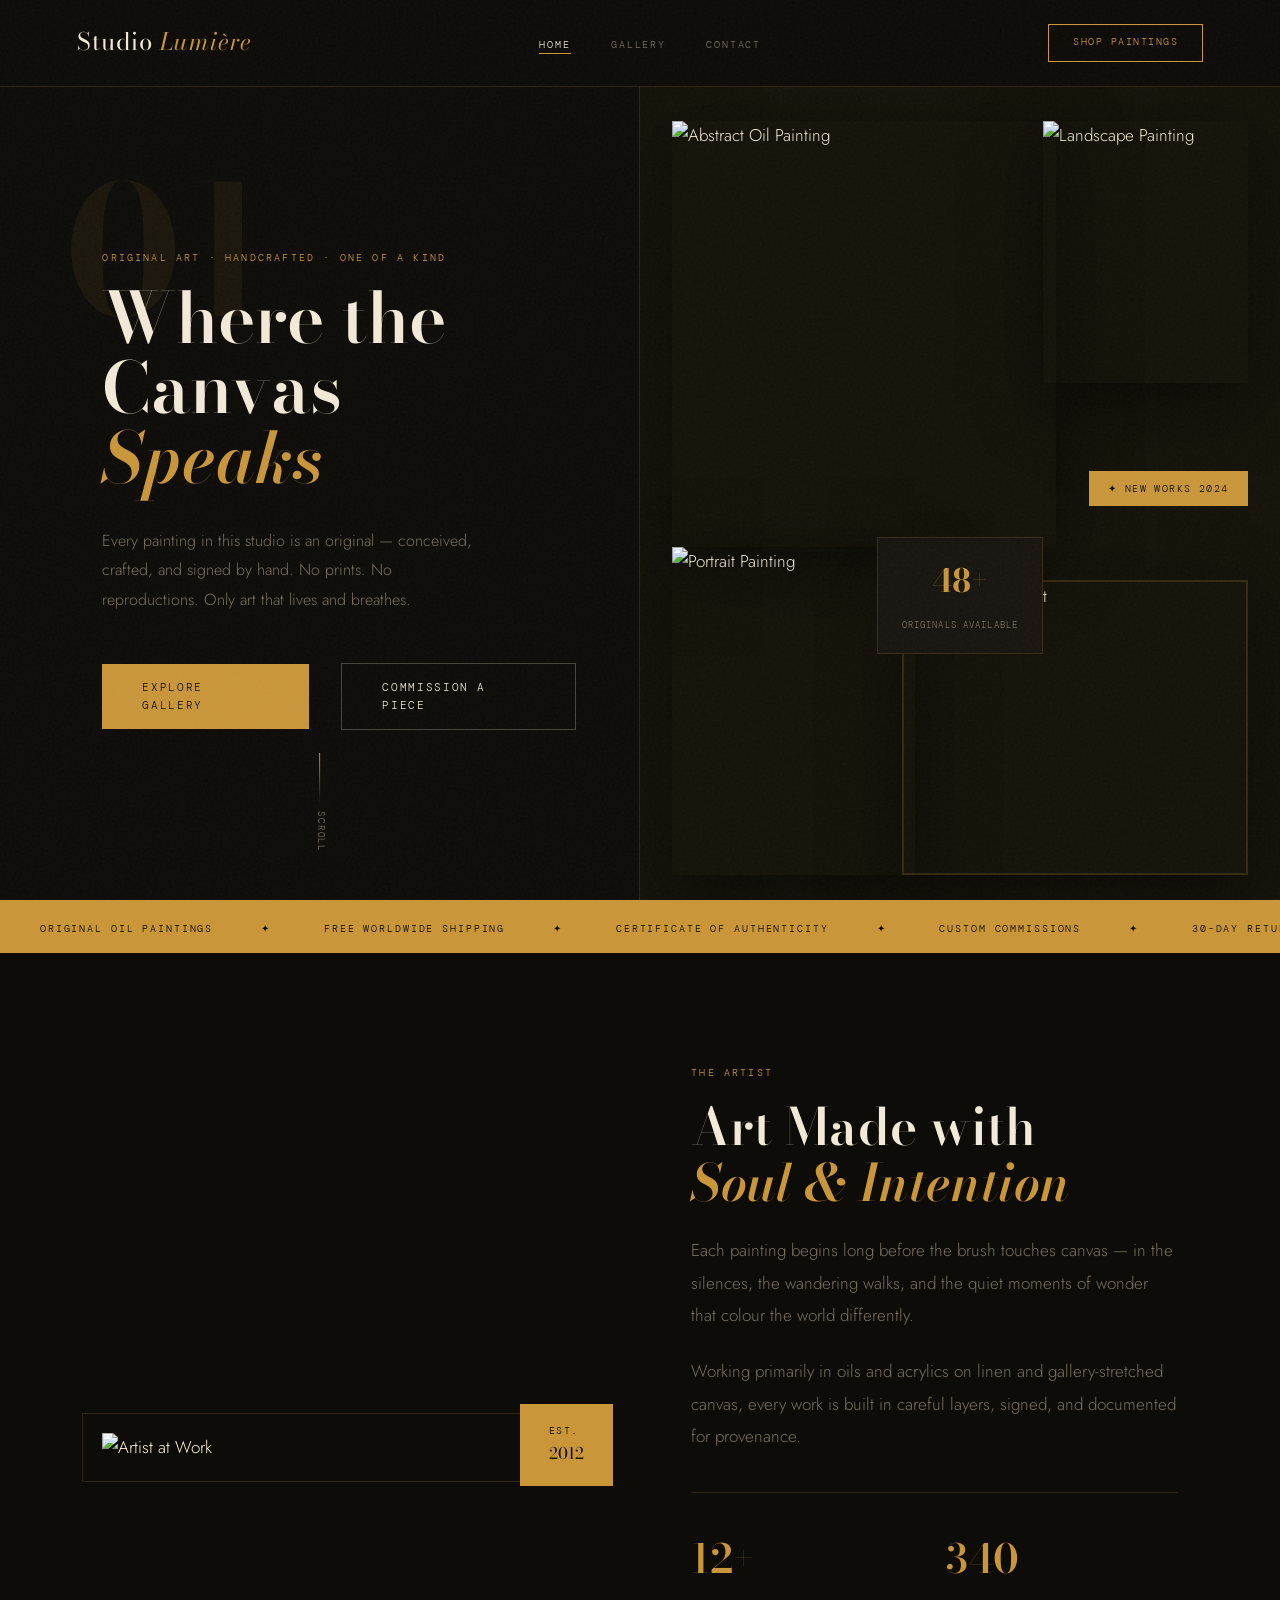
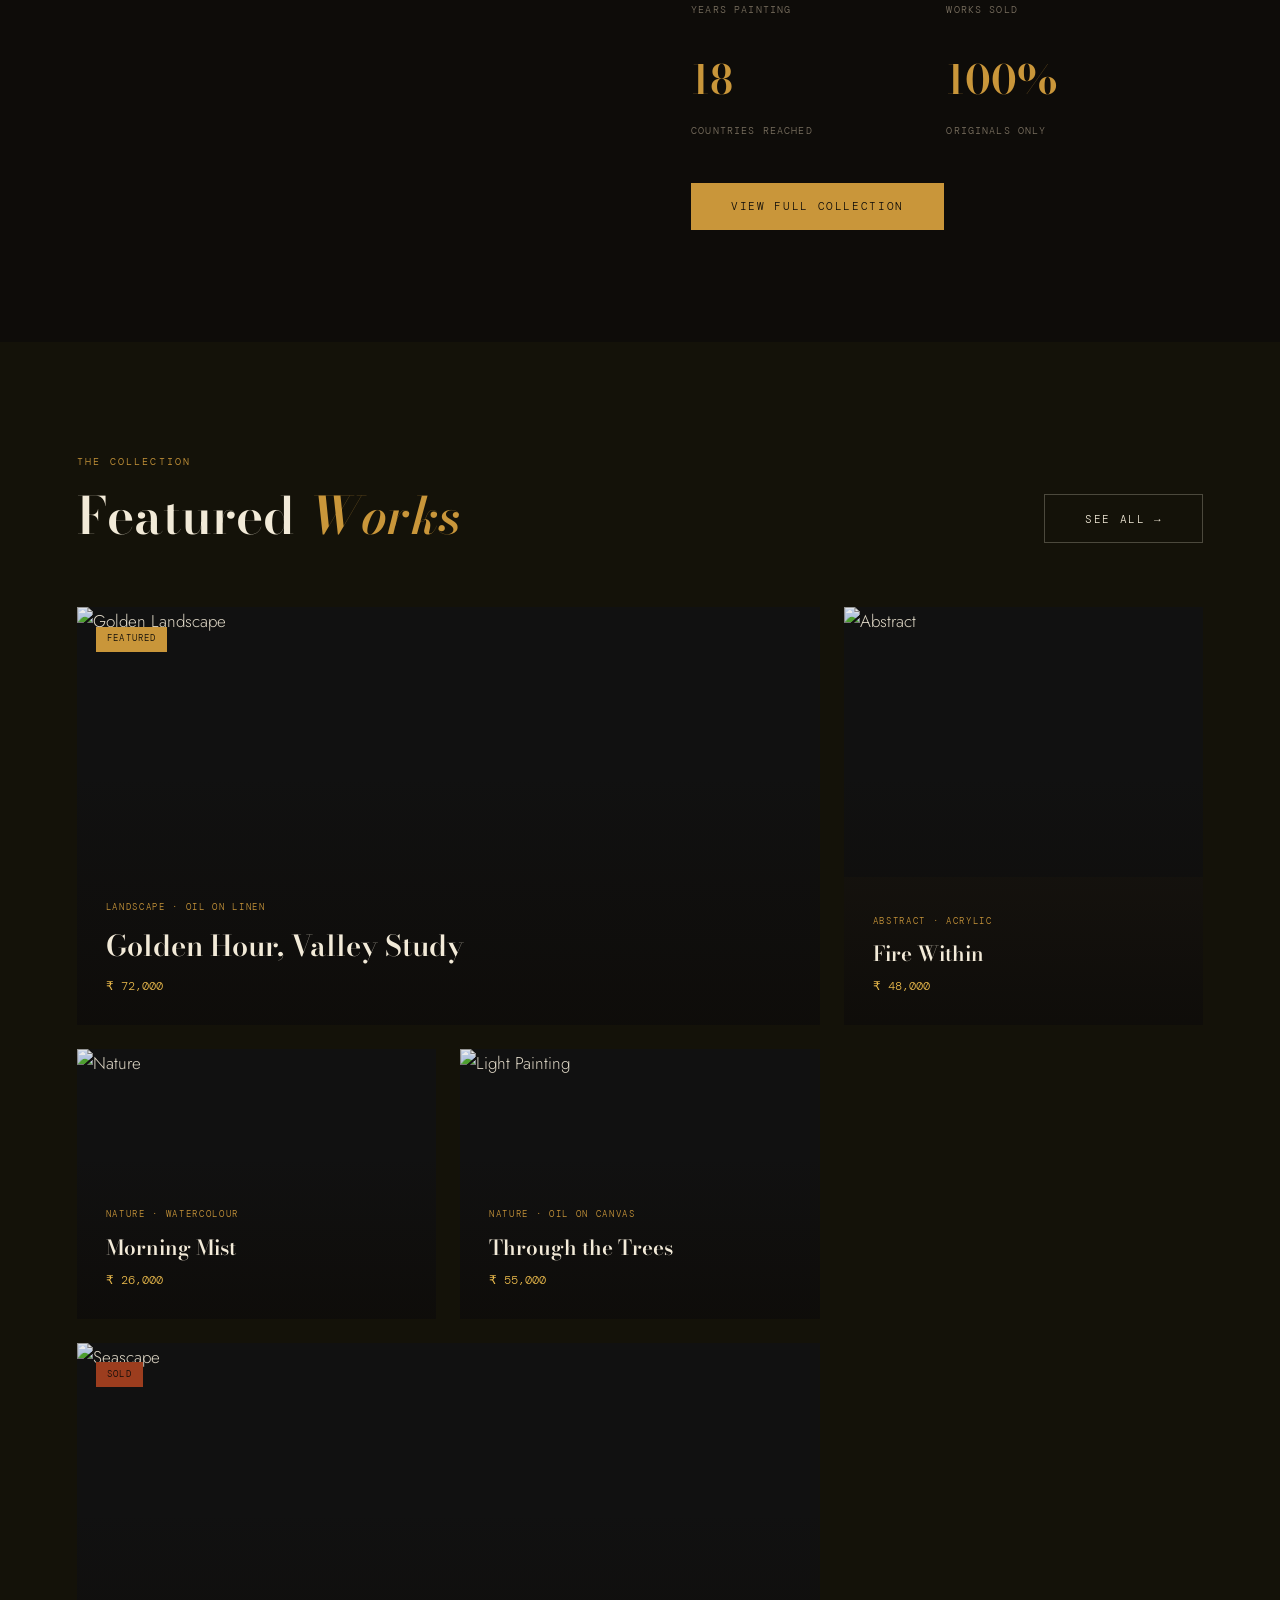
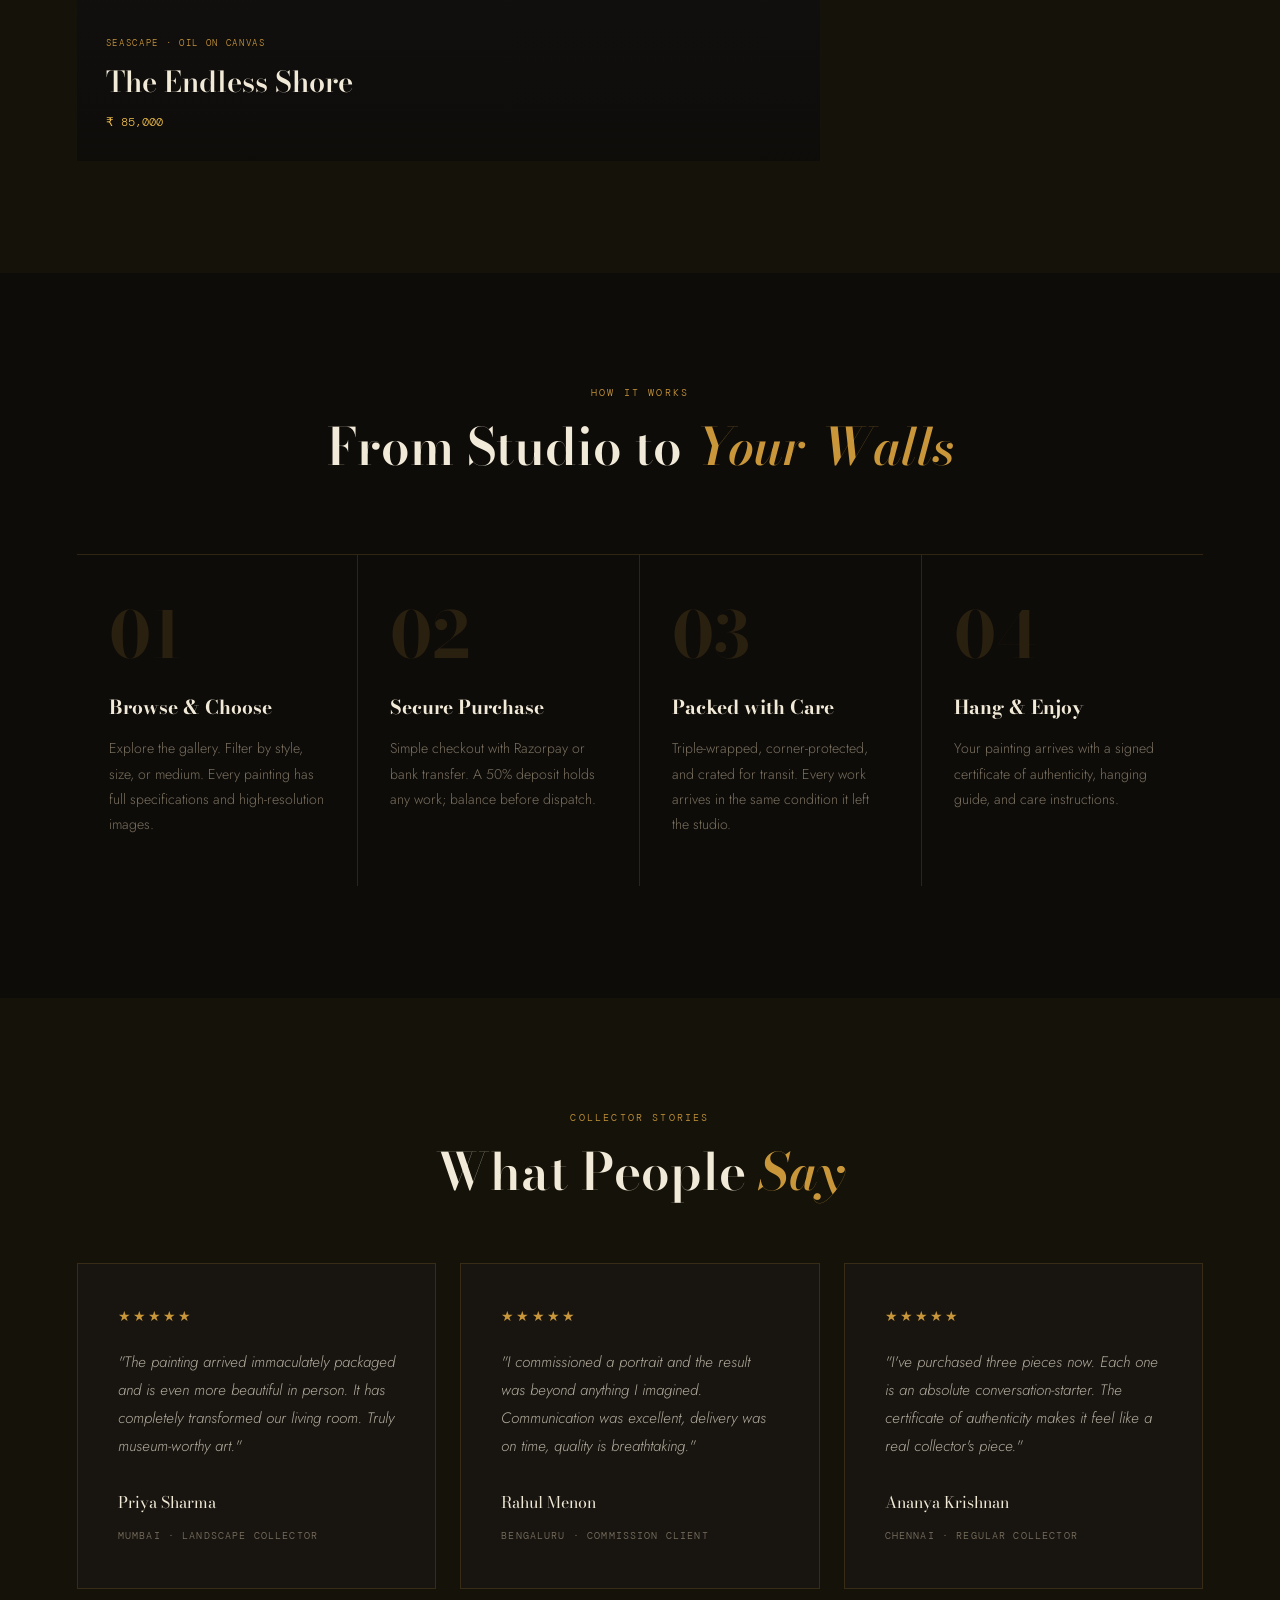
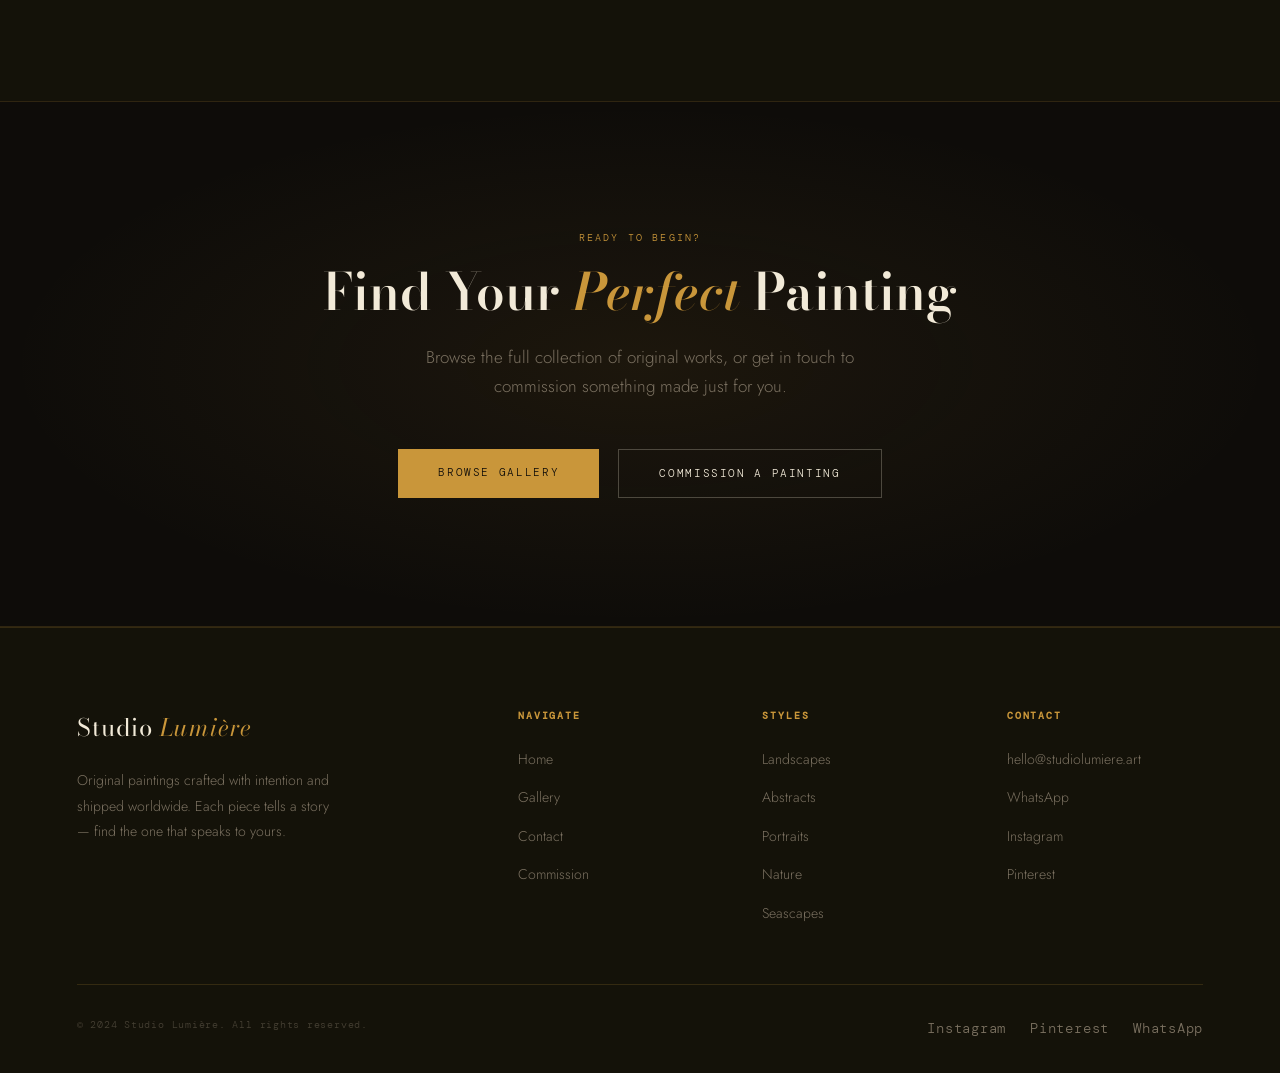
==== index.html @ 9371197e "Add files via upload" ====
<!DOCTYPE html>
<html lang="en">
<head>
  <meta charset="UTF-8"/>
  <meta name="viewport" content="width=device-width, initial-scale=1.0"/>
  <title>Studio Lumière — Original Paintings</title>
  <link rel="stylesheet" href="style.css"/>
  <style>
    /* ── HERO ── */
    .hero {
      min-height: 100vh;
      display: grid;
      grid-template-columns: 1fr 1fr;
      padding-top: 80px;
      overflow: hidden;
    }
    .hero-left {
      display: flex; flex-direction: column; justify-content: center;
      padding: 5rem 5vw 5rem 8vw;
      position: relative;
    }
    .hero-left::before {
      content: '';
      position: absolute; top: 0; right: 0; bottom: 0;
      width: 1px; background: var(--border);
    }
    .hero-number {
      font-family: 'Bodoni Moda', serif;
      font-size: clamp(7rem, 14vw, 14rem);
      font-weight: 700;
      color: rgba(201,150,58,0.07);
      line-height: 1;
      position: absolute;
      top: 10%; left: 5vw;
      pointer-events: none;
      user-select: none;
    }
    .hero-title {
      font-family: 'Bodoni Moda', serif;
      font-size: clamp(3.2rem, 5.5vw, 6rem);
      font-weight: 600;
      line-height: 1.0;
      margin-bottom: 2rem;
      position: relative;
    }
    .hero-title em { font-style: italic; color: var(--gold); }
    .hero-desc {
      font-size: 1rem;
      color: var(--muted);
      max-width: 380px;
      margin-bottom: 3rem;
      font-weight: 300;
      line-height: 1.85;
    }
    .hero-actions { display: flex; align-items: center; gap: 2rem; }
    .hero-scroll {
      position: absolute; bottom: 3rem; left: 50%;
      transform: translateX(-50%);
      display: flex; flex-direction: column; align-items: center; gap: 0.5rem;
    }
    .hero-scroll span {
      font-family: 'DM Mono', monospace;
      font-size: 0.58rem;
      letter-spacing: 0.2em;
      text-transform: uppercase;
      color: var(--muted);
      writing-mode: vertical-rl;
    }
    .scroll-line {
      width: 1px; height: 50px;
      background: linear-gradient(to bottom, var(--gold), transparent);
      animation: scrollLine 2s ease-in-out infinite;
    }
    @keyframes scrollLine {
      0%,100% { transform: scaleY(1); opacity: 1; }
      50% { transform: scaleY(0.4); opacity: 0.4; }
    }

    /* RIGHT PANEL - collage */
    .hero-right {
      position: relative;
      overflow: hidden;
      background: var(--bg2);
    }
    .hero-collage { position: absolute; inset: 0; }
    .collage-img {
      position: absolute;
      overflow: hidden;
      box-shadow: 0 20px 60px rgba(0,0,0,0.5);
    }
    .collage-img img { width: 100%; height: 100%; object-fit: cover; display: block; transition: transform 8s ease; }
    .collage-img:hover img { transform: scale(1.05); }
    .c1 { top: 5%; left: 5%; width: 60%; height: 52%; }
    .c2 { top: 5%; right: 5%; width: 32%; height: 32%; }
    .c3 { bottom: 3%; left: 5%; width: 38%; height: 40%; }
    .c4 { bottom: 3%; right: 5%; width: 54%; height: 36%; border: 2px solid var(--border); }
    .hero-pill {
      position: absolute; bottom: 48%; right: 5%;
      background: var(--gold);
      color: var(--bg);
      padding: 0.6rem 1.2rem;
      font-family: 'DM Mono', monospace;
      font-size: 0.6rem;
      letter-spacing: 0.15em;
      text-transform: uppercase;
      z-index: 2;
    }
    .hero-stat {
      position: absolute; bottom: 30%; left: 37%;
      background: var(--card);
      border: 1px solid var(--border);
      padding: 1rem 1.5rem;
      text-align: center;
      z-index: 2;
      animation: float 5s ease-in-out infinite;
    }
    @keyframes float { 0%,100%{transform:translateY(0)} 50%{transform:translateY(-8px)} }
    .hero-stat-num {
      font-family: 'Bodoni Moda', serif;
      font-size: 2rem; font-weight: 700;
      color: var(--gold); display: block;
    }
    .hero-stat-label {
      font-family: 'DM Mono', monospace;
      font-size: 0.58rem; letter-spacing: 0.12em;
      text-transform: uppercase; color: var(--muted);
    }

    /* ── MARQUEE ── */
    /* (in shared css) */

    /* ── ABOUT STRIP ── */
    .about-strip {
      padding: 7rem 8vw;
      display: grid;
      grid-template-columns: 1fr 1fr;
      gap: 8vw;
      align-items: center;
    }
    .about-img-wrap {
      position: relative;
    }
    .about-img-wrap::before {
      content: '';
      position: absolute;
      inset: -20px;
      border: 1px solid var(--border);
      z-index: 0;
    }
    .about-img-wrap img {
      width: 100%;
      display: block;
      position: relative;
      z-index: 1;
      filter: sepia(10%) contrast(1.05);
    }
    .about-tag {
      position: absolute; bottom: -1.5rem; right: -1.5rem;
      z-index: 2;
      background: var(--gold);
      color: var(--bg);
      padding: 1.2rem 1.8rem;
      font-family: 'Bodoni Moda', serif;
      font-size: 1rem;
    }
    .about-tag span {
      font-family: 'DM Mono', monospace;
      font-size: 0.6rem;
      letter-spacing: 0.15em;
      text-transform: uppercase;
      display: block;
    }
    .about-text h2 { margin-bottom: 1.5rem; }
    .about-text p { color: var(--muted); margin-bottom: 1.5rem; font-weight: 300; line-height: 1.9; }
    .about-facts {
      display: grid; grid-template-columns: 1fr 1fr;
      gap: 1.5rem; margin: 2.5rem 0;
      border-top: 1px solid var(--border);
      padding-top: 2rem;
    }
    .fact-num {
      font-family: 'Bodoni Moda', serif;
      font-size: 2.5rem; font-weight: 600;
      color: var(--gold); display: block;
    }
    .fact-label {
      font-family: 'DM Mono', monospace;
      font-size: 0.6rem; letter-spacing: 0.12em;
      text-transform: uppercase; color: var(--muted);
    }

    /* ── FEATURED GRID ── */
    .featured-section { padding: 7rem 6vw; background: var(--bg2); }
    .section-head { display: flex; justify-content: space-between; align-items: flex-end; margin-bottom: 4rem; }
    .featured-grid {
      display: grid;
      grid-template-columns: repeat(3, 1fr);
      grid-template-rows: auto auto;
      gap: 1.5rem;
    }
    .feat-card {
      position: relative; overflow: hidden;
      background: var(--card);
      cursor: pointer;
      transition: transform 0.4s ease;
    }
    .feat-card:hover { transform: translateY(-5px); }
    .feat-card.large { grid-column: span 2; }
    .feat-card-img {
      overflow: hidden;
      aspect-ratio: 4/3;
      background: #111;
    }
    .feat-card.large .feat-card-img { aspect-ratio: 16/9; }
    .feat-card-img img {
      width: 100%; height: 100%;
      object-fit: cover; display: block;
      transition: transform 0.7s ease;
      filter: brightness(0.9) contrast(1.05);
    }
    .feat-card:hover .feat-card-img img { transform: scale(1.06); }
    .feat-overlay {
      position: absolute; inset: 0;
      background: linear-gradient(to top, rgba(14,12,9,0.9) 0%, transparent 60%);
      display: flex; flex-direction: column; justify-content: flex-end;
      padding: 1.8rem;
    }
    .feat-cat {
      font-family: 'DM Mono', monospace;
      font-size: 0.58rem; letter-spacing: 0.18em;
      text-transform: uppercase; color: var(--gold);
      margin-bottom: 0.4rem;
    }
    .feat-title {
      font-family: 'Bodoni Moda', serif;
      font-size: 1.3rem; font-weight: 600;
      color: var(--cream); margin-bottom: 0.3rem;
    }
    .feat-card.large .feat-title { font-size: 1.8rem; }
    .feat-price {
      font-family: 'DM Mono', monospace;
      font-size: 0.75rem; color: var(--gold2);
    }
    .feat-badge {
      position: absolute; top: 1.2rem; left: 1.2rem;
      background: var(--gold); color: var(--bg);
      font-family: 'DM Mono', monospace;
      font-size: 0.58rem; letter-spacing: 0.12em;
      text-transform: uppercase; padding: 0.3rem 0.7rem;
    }
    .feat-hover-btns {
      position: absolute; inset: 0;
      display: flex; align-items: center; justify-content: center; gap: 1rem;
      opacity: 0; transition: opacity 0.3s;
    }
    .feat-card:hover .feat-hover-btns { opacity: 1; }
    .feat-hover-btns button {
      font-family: 'DM Mono', monospace;
      font-size: 0.62rem; letter-spacing: 0.12em;
      text-transform: uppercase; padding: 0.65rem 1.4rem;
      cursor: pointer; transition: all 0.25s;
      border: 1px solid var(--cream); color: var(--cream);
      background: rgba(14,12,9,0.6);
    }
    .feat-hover-btns button.primary { background: var(--gold); border-color: var(--gold); color: var(--bg); }
    .feat-hover-btns button:hover { background: var(--gold2); border-color: var(--gold2); color: var(--bg); }

    /* ── PROCESS ── */
    .process-section { padding: 7rem 6vw; }
    .process-row {
      display: grid; grid-template-columns: repeat(4,1fr);
      gap: 0; margin-top: 5rem;
      border-top: 1px solid var(--border);
    }
    .process-item {
      padding: 3rem 2rem;
      border-right: 1px solid var(--border);
      transition: background 0.3s;
    }
    .process-item:last-child { border-right: none; }
    .process-item:hover { background: rgba(201,150,58,0.04); }
    .process-num {
      font-family: 'Bodoni Moda', serif;
      font-size: 4rem; font-weight: 700;
      color: rgba(201,150,58,0.15);
      display: block; line-height: 1; margin-bottom: 1.5rem;
    }
    .process-item h3 {
      font-family: 'Bodoni Moda', serif;
      font-size: 1.2rem; margin-bottom: 0.8rem;
    }
    .process-item p { font-size: 0.88rem; color: var(--muted); line-height: 1.8; }

    /* ── TESTIMONIALS ── */
    .testimonials-section { padding: 7rem 6vw; background: var(--bg2); }
    .testi-row {
      display: grid; grid-template-columns: repeat(3, 1fr); gap: 1.5rem;
      margin-top: 4rem;
    }
    .testi-card {
      background: var(--card);
      border: 1px solid var(--border);
      padding: 2.5rem;
      transition: border-color 0.3s;
    }
    .testi-card:hover { border-color: var(--gold); }
    .testi-stars { color: var(--gold); margin-bottom: 1.2rem; letter-spacing: 0.15em; font-size: 0.9rem; }
    .testi-quote { color: rgba(242,234,216,0.7); font-style: italic; font-size: 0.95rem; line-height: 1.85; margin-bottom: 1.8rem; }
    .testi-author strong { display: block; font-weight: 400; font-family: 'Bodoni Moda', serif; font-size: 1rem; margin-bottom: 0.2rem; }
    .testi-author span { font-family: 'DM Mono', monospace; font-size: 0.6rem; letter-spacing: 0.12em; color: var(--muted); text-transform: uppercase; }

    /* ── CTA BAND ── */
    .cta-band {
      padding: 8rem 6vw;
      text-align: center;
      background: radial-gradient(ellipse at center, rgba(201,150,58,0.08) 0%, transparent 70%);
      border-top: 1px solid var(--border);
      border-bottom: 1px solid var(--border);
    }
    .cta-band h2 { margin-bottom: 1.5rem; }
    .cta-band p { color: var(--muted); max-width: 480px; margin: 0 auto 3rem; }
    .cta-btns { display: flex; justify-content: center; gap: 1.2rem; flex-wrap: wrap; }

    @media(max-width:900px){
      .hero{grid-template-columns:1fr}
      .hero-right{height:60vw}
      .about-strip{grid-template-columns:1fr}
      .featured-grid{grid-template-columns:1fr}
      .feat-card.large{grid-column:span 1}
      .process-row{grid-template-columns:1fr 1fr}
      .testi-row{grid-template-columns:1fr}
    }
    @media(max-width:580px){
      .hero-left{padding:4rem 5vw 3rem}
      .process-row{grid-template-columns:1fr}
      .section-head{flex-direction:column;gap:1.5rem;align-items:flex-start}
    }
  </style>
</head>
<body>

<!-- NAV -->
<nav>
  <a href="index.html" class="logo">Studio <span>Lumière</span></a>
  <ul class="nav-links">
    <li><a href="index.html" class="active">Home</a></li>
    <li><a href="gallery.html" class="hide-mobile">Gallery</a></li>
    <li><a href="contact.html" class="hide-mobile">Contact</a></li>
  </ul>
  <a href="gallery.html" class="nav-cta">Shop Paintings</a>
</nav>

<!-- HERO -->
<section class="hero">
  <div class="hero-left">
    <div class="hero-number">01</div>
    <span class="eyebrow fade-up">Original Art · Handcrafted · One of a Kind</span>
    <h1 class="hero-title fade-up delay-1">
      Where the<br>Canvas<br><em>Speaks</em>
    </h1>
    <p class="hero-desc fade-up delay-2">
      Every painting in this studio is an original — conceived, crafted, and signed by hand. No prints. No reproductions. Only art that lives and breathes.
    </p>
    <div class="hero-actions fade-up delay-3">
      <a href="gallery.html" class="btn-gold">Explore Gallery</a>
      <a href="contact.html" class="btn-outline">Commission a Piece</a>
    </div>
    <div class="hero-scroll">
      <div class="scroll-line"></div>
      <span>Scroll</span>
    </div>
  </div>
  <div class="hero-right">
    <div class="hero-collage">
      <div class="collage-img c1">
        <img src="https://images.unsplash.com/photo-1579783902614-a3fb3927b6a5?w=700&q=85" alt="Abstract Oil Painting"/>
      </div>
      <div class="collage-img c2">
        <img src="https://images.unsplash.com/photo-1549490349-8643362247b5?w=400&q=80" alt="Landscape Painting"/>
      </div>
      <div class="collage-img c3">
        <img src="https://images.unsplash.com/photo-1578301978069-14e8ece9f7eb?w=500&q=80" alt="Portrait Painting"/>
      </div>
      <div class="collage-img c4">
        <img src="https://images.unsplash.com/photo-1541701494587-cb58502866ab?w=700&q=85" alt="Colourful Abstract"/>
      </div>
      <div class="hero-pill">✦ New Works 2024</div>
      <div class="hero-stat">
        <span class="hero-stat-num">48+</span>
        <span class="hero-stat-label">Originals Available</span>
      </div>
    </div>
  </div>
</section>

<!-- MARQUEE -->
<div class="marquee-strip">
  <div class="marquee-inner">
    <span>Original Oil Paintings</span><span class="dot">✦</span>
    <span>Free Worldwide Shipping</span><span class="dot">✦</span>
    <span>Certificate of Authenticity</span><span class="dot">✦</span>
    <span>Custom Commissions</span><span class="dot">✦</span>
    <span>30-Day Returns</span><span class="dot">✦</span>
    <span>Secure Packaging</span><span class="dot">✦</span>
    <span>Original Oil Paintings</span><span class="dot">✦</span>
    <span>Free Worldwide Shipping</span><span class="dot">✦</span>
    <span>Certificate of Authenticity</span><span class="dot">✦</span>
    <span>Custom Commissions</span><span class="dot">✦</span>
    <span>30-Day Returns</span><span class="dot">✦</span>
    <span>Secure Packaging</span><span class="dot">✦</span>
  </div>
</div>

<!-- ABOUT STRIP -->
<section class="about-strip">
  <div class="about-img-wrap">
    <img src="https://images.unsplash.com/photo-1460661419201-fd4cecdf8a8b?w=700&q=85" alt="Artist at Work" loading="lazy"/>
    <div class="about-tag">
      <span>Est.</span>
      2012
    </div>
  </div>
  <div class="about-text">
    <span class="eyebrow">The Artist</span>
    <h2 class="section-title">Art Made with<br><em>Soul & Intention</em></h2>
    <p>Each painting begins long before the brush touches canvas — in the silences, the wandering walks, and the quiet moments of wonder that colour the world differently.</p>
    <p>Working primarily in oils and acrylics on linen and gallery-stretched canvas, every work is built in careful layers, signed, and documented for provenance.</p>
    <div class="about-facts">
      <div><span class="fact-num">12+</span><span class="fact-label">Years Painting</span></div>
      <div><span class="fact-num">340</span><span class="fact-label">Works Sold</span></div>
      <div><span class="fact-num">18</span><span class="fact-label">Countries Reached</span></div>
      <div><span class="fact-num">100%</span><span class="fact-label">Originals Only</span></div>
    </div>
    <a href="gallery.html" class="btn-gold">View Full Collection</a>
  </div>
</section>

<!-- FEATURED WORKS -->
<section class="featured-section">
  <div class="section-head">
    <div>
      <span class="eyebrow">The Collection</span>
      <h2 class="section-title">Featured <em>Works</em></h2>
    </div>
    <a href="gallery.html" class="btn-outline">See All →</a>
  </div>
  <div class="featured-grid">
    <!-- Large card -->
    <div class="feat-card large" onclick="window.location='gallery.html'">
      <div class="feat-card-img">
        <img src="https://images.unsplash.com/photo-1574182245530-967d9b3831af?w=900&q=85" alt="Golden Landscape"/>
      </div>
      <div class="feat-overlay">
        <span class="feat-cat">Landscape · Oil on Linen</span>
        <h3 class="feat-title">Golden Hour, Valley Study</h3>
        <span class="feat-price">₹ 72,000</span>
      </div>
      <div class="feat-badge">Featured</div>
      <div class="feat-hover-btns">
        <button class="primary" onclick="event.stopPropagation();addToCart('Golden Hour')">Add to Cart</button>
        <button onclick="event.stopPropagation();window.location='gallery.html'">View Details</button>
      </div>
    </div>
    <!-- Small card -->
    <div class="feat-card" onclick="window.location='gallery.html'">
      <div class="feat-card-img">
        <img src="https://images.unsplash.com/photo-1547891654-e66ed7ebb968?w=600&q=80" alt="Abstract"/>
      </div>
      <div class="feat-overlay">
        <span class="feat-cat">Abstract · Acrylic</span>
        <h3 class="feat-title">Fire Within</h3>
        <span class="feat-price">₹ 48,000</span>
      </div>
      <div class="feat-hover-btns">
        <button class="primary" onclick="event.stopPropagation();addToCart('Fire Within')">Add to Cart</button>
      </div>
    </div>
    <!-- Small card -->
    <div class="feat-card" onclick="window.location='gallery.html'">
      <div class="feat-card-img">
        <img src="https://images.unsplash.com/photo-1558618666-fcd25c85cd64?w=600&q=80" alt="Nature"/>
      </div>
      <div class="feat-overlay">
        <span class="feat-cat">Nature · Watercolour</span>
        <h3 class="feat-title">Morning Mist</h3>
        <span class="feat-price">₹ 26,000</span>
      </div>
      <div class="feat-hover-btns">
        <button class="primary" onclick="event.stopPropagation();addToCart('Morning Mist')">Add to Cart</button>
      </div>
    </div>
    <!-- Small card -->
    <div class="feat-card" onclick="window.location='gallery.html'">
      <div class="feat-card-img">
        <img src="https://images.unsplash.com/photo-1523712999610-f77fbcfc3843?w=600&q=80" alt="Light Painting"/>
      </div>
      <div class="feat-overlay">
        <span class="feat-cat">Nature · Oil on Canvas</span>
        <h3 class="feat-title">Through the Trees</h3>
        <span class="feat-price">₹ 55,000</span>
      </div>
      <div class="feat-hover-btns">
        <button class="primary" onclick="event.stopPropagation();addToCart('Through the Trees')">Add to Cart</button>
      </div>
    </div>
    <!-- Large card -->
    <div class="feat-card large" onclick="window.location='gallery.html'">
      <div class="feat-card-img">
        <img src="https://images.unsplash.com/photo-1551913902-c92207136625?w=900&q=85" alt="Seascape"/>
      </div>
      <div class="feat-overlay">
        <span class="feat-cat">Seascape · Oil on Canvas</span>
        <h3 class="feat-title">The Endless Shore</h3>
        <span class="feat-price">₹ 85,000</span>
      </div>
      <div class="feat-badge" style="background:var(--rust)">Sold</div>
      <div class="feat-hover-btns">
        <button onclick="event.stopPropagation();window.location='contact.html'">Inquire Similar</button>
      </div>
    </div>
  </div>
</section>

<!-- PROCESS -->
<section class="process-section">
  <div style="text-align:center; margin-bottom:0;">
    <span class="eyebrow">How It Works</span>
    <h2 class="section-title">From Studio to <em>Your Walls</em></h2>
  </div>
  <div class="process-row">
    <div class="process-item">
      <span class="process-num">01</span>
      <h3>Browse & Choose</h3>
      <p>Explore the gallery. Filter by style, size, or medium. Every painting has full specifications and high-resolution images.</p>
    </div>
    <div class="process-item">
      <span class="process-num">02</span>
      <h3>Secure Purchase</h3>
      <p>Simple checkout with Razorpay or bank transfer. A 50% deposit holds any work; balance before dispatch.</p>
    </div>
    <div class="process-item">
      <span class="process-num">03</span>
      <h3>Packed with Care</h3>
      <p>Triple-wrapped, corner-protected, and crated for transit. Every work arrives in the same condition it left the studio.</p>
    </div>
    <div class="process-item">
      <span class="process-num">04</span>
      <h3>Hang & Enjoy</h3>
      <p>Your painting arrives with a signed certificate of authenticity, hanging guide, and care instructions.</p>
    </div>
  </div>
</section>

<!-- TESTIMONIALS -->
<section class="testimonials-section">
  <div style="text-align:center">
    <span class="eyebrow">Collector Stories</span>
    <h2 class="section-title">What People <em>Say</em></h2>
  </div>
  <div class="testi-row">
    <div class="testi-card">
      <div class="testi-stars">★★★★★</div>
      <p class="testi-quote">"The painting arrived immaculately packaged and is even more beautiful in person. It has completely transformed our living room. Truly museum-worthy art."</p>
      <div class="testi-author"><strong>Priya Sharma</strong><span>Mumbai · Landscape Collector</span></div>
    </div>
    <div class="testi-card">
      <div class="testi-stars">★★★★★</div>
      <p class="testi-quote">"I commissioned a portrait and the result was beyond anything I imagined. Communication was excellent, delivery was on time, quality is breathtaking."</p>
      <div class="testi-author"><strong>Rahul Menon</strong><span>Bengaluru · Commission Client</span></div>
    </div>
    <div class="testi-card">
      <div class="testi-stars">★★★★★</div>
      <p class="testi-quote">"I've purchased three pieces now. Each one is an absolute conversation-starter. The certificate of authenticity makes it feel like a real collector's piece."</p>
      <div class="testi-author"><strong>Ananya Krishnan</strong><span>Chennai · Regular Collector</span></div>
    </div>
  </div>
</section>

<!-- CTA BAND -->
<section class="cta-band">
  <span class="eyebrow">Ready to Begin?</span>
  <h2 class="section-title">Find Your <em>Perfect</em> Painting</h2>
  <p>Browse the full collection of original works, or get in touch to commission something made just for you.</p>
  <div class="cta-btns">
    <a href="gallery.html" class="btn-gold">Browse Gallery</a>
    <a href="contact.html" class="btn-outline">Commission a Painting</a>
  </div>
</section>

<!-- FOOTER -->
<footer>
  <div class="footer-grid">
    <div class="footer-brand">
      <a href="index.html" class="logo">Studio <span>Lumière</span></a>
      <p>Original paintings crafted with intention and shipped worldwide. Each piece tells a story — find the one that speaks to yours.</p>
    </div>
    <div class="footer-col">
      <h4>Navigate</h4>
      <ul>
        <li><a href="index.html">Home</a></li>
        <li><a href="gallery.html">Gallery</a></li>
        <li><a href="contact.html">Contact</a></li>
        <li><a href="contact.html">Commission</a></li>
      </ul>
    </div>
    <div class="footer-col">
      <h4>Styles</h4>
      <ul>
        <li><a href="gallery.html">Landscapes</a></li>
        <li><a href="gallery.html">Abstracts</a></li>
        <li><a href="gallery.html">Portraits</a></li>
        <li><a href="gallery.html">Nature</a></li>
        <li><a href="gallery.html">Seascapes</a></li>
      </ul>
    </div>
    <div class="footer-col">
      <h4>Contact</h4>
      <ul>
        <li><a href="mailto:hello@studiolumiere.art">hello@studiolumiere.art</a></li>
        <li><a href="#">WhatsApp</a></li>
        <li><a href="#">Instagram</a></li>
        <li><a href="#">Pinterest</a></li>
      </ul>
    </div>
  </div>
  <div class="footer-bottom">
    <span>© 2024 Studio Lumière. All rights reserved.</span>
    <div class="footer-social">
      <a href="#">Instagram</a>
      <a href="#">Pinterest</a>
      <a href="#">WhatsApp</a>
    </div>
  </div>
</footer>

<div class="toast" id="toast"></div>

<script>
let cart = [];
function addToCart(name) {
  cart.push(name);
  const t = document.getElementById('toast');
  t.textContent = `✦ "${name}" added to cart (${cart.length})`;
  t.classList.add('show');
  setTimeout(() => t.classList.remove('show'), 3200);
}
</script>
</body>
</html>
---- style.css ----
@import url('https://fonts.googleapis.com/css2?family=Bodoni+Moda:ital,wght@0,400;0,600;0,700;1,400;1,600&family=Jost:wght@200;300;400;500&family=DM+Mono:wght@300;400&display=swap');

*, *::before, *::after { box-sizing: border-box; margin: 0; padding: 0; }

:root {
  --bg: #0e0c09;
  --bg2: #141209;
  --cream: #f2ead8;
  --cream2: #e8dfc8;
  --gold: #c9963a;
  --gold2: #e8b84b;
  --rust: #9c3d1e;
  --muted: #7a7060;
  --border: rgba(201,150,58,0.18);
  --card: #181510;
}

html { scroll-behavior: smooth; }

body {
  background: var(--bg);
  color: var(--cream);
  font-family: 'Jost', sans-serif;
  font-weight: 300;
  font-size: 17px;
  line-height: 1.7;
  min-height: 100vh;
  overflow-x: hidden;
}

/* grain overlay */
body::after {
  content: '';
  position: fixed; inset: 0;
  background-image: url("data:image/svg+xml,%3Csvg viewBox='0 0 512 512' xmlns='http://www.w3.org/2000/svg'%3E%3Cfilter id='g'%3E%3CfeTurbulence type='fractalNoise' baseFrequency='0.7' numOctaves='4' stitchTiles='stitch'/%3E%3C/filter%3E%3Crect width='100%25' height='100%25' filter='url(%23g)' opacity='0.035'/%3E%3C/svg%3E");
  pointer-events: none; z-index: 9998;
}

/* ── NAV ── */
nav {
  position: fixed; top: 0; left: 0; right: 0; z-index: 500;
  display: flex; align-items: center; justify-content: space-between;
  padding: 1.4rem 6vw;
  background: rgba(14,12,9,0.88);
  backdrop-filter: blur(20px);
  border-bottom: 1px solid var(--border);
}
.logo {
  font-family: 'Bodoni Moda', serif;
  font-size: 1.5rem;
  color: var(--cream);
  text-decoration: none;
  letter-spacing: 0.04em;
}
.logo span { color: var(--gold); font-style: italic; }

.nav-links { display: flex; gap: 2.5rem; list-style: none; align-items: center; }
.nav-links a {
  font-family: 'DM Mono', monospace;
  font-size: 0.65rem;
  letter-spacing: 0.18em;
  text-transform: uppercase;
  color: var(--muted);
  text-decoration: none;
  transition: color 0.3s;
  position: relative;
}
.nav-links a::after {
  content: ''; position: absolute; bottom: -3px; left: 0; right: 0;
  height: 1px; background: var(--gold); transform: scaleX(0);
  transition: transform 0.3s;
}
.nav-links a:hover, .nav-links a.active { color: var(--cream); }
.nav-links a:hover::after, .nav-links a.active::after { transform: scaleX(1); }
.nav-cta {
  font-family: 'DM Mono', monospace;
  font-size: 0.62rem;
  letter-spacing: 0.15em;
  text-transform: uppercase;
  padding: 0.6rem 1.5rem;
  border: 1px solid var(--gold);
  color: var(--gold);
  text-decoration: none;
  transition: all 0.3s;
}
.nav-cta:hover { background: var(--gold); color: var(--bg); }

/* ── FOOTER ── */
footer {
  background: var(--bg2);
  border-top: 1px solid var(--border);
  padding: 5rem 6vw 2rem;
}
.footer-grid {
  display: grid;
  grid-template-columns: 2fr 1fr 1fr 1fr;
  gap: 3rem;
  padding-bottom: 3rem;
  border-bottom: 1px solid var(--border);
  margin-bottom: 2rem;
}
.footer-brand .logo { display: block; margin-bottom: 1.2rem; }
.footer-brand p { font-size: 0.88rem; color: var(--muted); max-width: 260px; line-height: 1.8; }
.footer-col h4 {
  font-family: 'DM Mono', monospace;
  font-size: 0.6rem;
  letter-spacing: 0.2em;
  text-transform: uppercase;
  color: var(--gold);
  margin-bottom: 1.2rem;
}
.footer-col ul { list-style: none; }
.footer-col ul li { margin-bottom: 0.6rem; }
.footer-col ul li a { font-size: 0.88rem; color: var(--muted); text-decoration: none; transition: color 0.25s; }
.footer-col ul li a:hover { color: var(--gold); }
.footer-bottom {
  display: flex; justify-content: space-between;
  font-family: 'DM Mono', monospace;
  font-size: 0.6rem;
  letter-spacing: 0.08em;
  color: rgba(122,112,96,0.5);
}
.footer-social { display: flex; gap: 1.5rem; }
.footer-social a { color: var(--muted); text-decoration: none; font-size: 0.88rem; transition: color 0.25s; }
.footer-social a:hover { color: var(--gold); }

/* ── BUTTONS ── */
.btn-gold {
  display: inline-block;
  padding: 0.9rem 2.5rem;
  background: var(--gold);
  color: var(--bg);
  font-family: 'DM Mono', monospace;
  font-size: 0.68rem;
  letter-spacing: 0.15em;
  text-transform: uppercase;
  text-decoration: none;
  border: none; cursor: pointer;
  transition: background 0.3s, transform 0.2s;
}
.btn-gold:hover { background: var(--gold2); transform: translateY(-2px); }

.btn-outline {
  display: inline-block;
  padding: 0.9rem 2.5rem;
  background: transparent;
  color: var(--cream);
  font-family: 'DM Mono', monospace;
  font-size: 0.68rem;
  letter-spacing: 0.15em;
  text-transform: uppercase;
  text-decoration: none;
  border: 1px solid rgba(242,234,216,0.25);
  cursor: pointer;
  transition: border-color 0.3s, color 0.3s;
}
.btn-outline:hover { border-color: var(--gold); color: var(--gold); }

/* ── SECTION HEADERS ── */
.eyebrow {
  font-family: 'DM Mono', monospace;
  font-size: 0.62rem;
  letter-spacing: 0.22em;
  text-transform: uppercase;
  color: var(--gold);
  display: block; margin-bottom: 1rem;
}
.section-title {
  font-family: 'Bodoni Moda', serif;
  font-size: clamp(2.2rem, 4vw, 3.6rem);
  line-height: 1.1;
  font-weight: 600;
}
.section-title em { font-style: italic; color: var(--gold); }

/* ── MARQUEE ── */
.marquee-strip {
  background: var(--gold);
  padding: 0.75rem 0;
  overflow: hidden;
  white-space: nowrap;
}
.marquee-inner { display: inline-block; animation: marquee 22s linear infinite; }
.marquee-inner span {
  font-family: 'DM Mono', monospace;
  font-size: 0.65rem;
  letter-spacing: 0.18em;
  text-transform: uppercase;
  color: var(--bg);
  padding: 0 2.5rem;
}
.marquee-inner span.dot { padding: 0 0.5rem; }
@keyframes marquee {
  from { transform: translateX(0); }
  to { transform: translateX(-50%); }
}

/* ── ANIMATIONS ── */
@keyframes fadeUp {
  from { opacity: 0; transform: translateY(28px); }
  to { opacity: 1; transform: translateY(0); }
}
@keyframes fadeIn {
  from { opacity: 0; } to { opacity: 1; }
}
.fade-up { animation: fadeUp 0.7s ease both; }
.delay-1 { animation-delay: 0.15s; }
.delay-2 { animation-delay: 0.3s; }
.delay-3 { animation-delay: 0.45s; }
.delay-4 { animation-delay: 0.6s; }

/* ── TOAST ── */
.toast {
  position: fixed; bottom: 2rem; right: 2rem;
  background: var(--card);
  border: 1px solid var(--gold);
  color: var(--cream);
  padding: 1rem 1.8rem;
  font-family: 'DM Mono', monospace;
  font-size: 0.68rem;
  letter-spacing: 0.1em;
  z-index: 600;
  transform: translateY(100px);
  opacity: 0;
  transition: transform 0.35s ease, opacity 0.35s;
}
.toast.show { transform: translateY(0); opacity: 1; }

/* ── RESPONSIVE ── */
@media (max-width: 768px) {
  .footer-grid { grid-template-columns: 1fr 1fr; }
  .nav-links { gap: 1.5rem; }
}
@media (max-width: 560px) {
  .footer-grid { grid-template-columns: 1fr; }
  .nav-links .hide-mobile { display: none; }
  nav { padding: 1rem 4vw; }
}
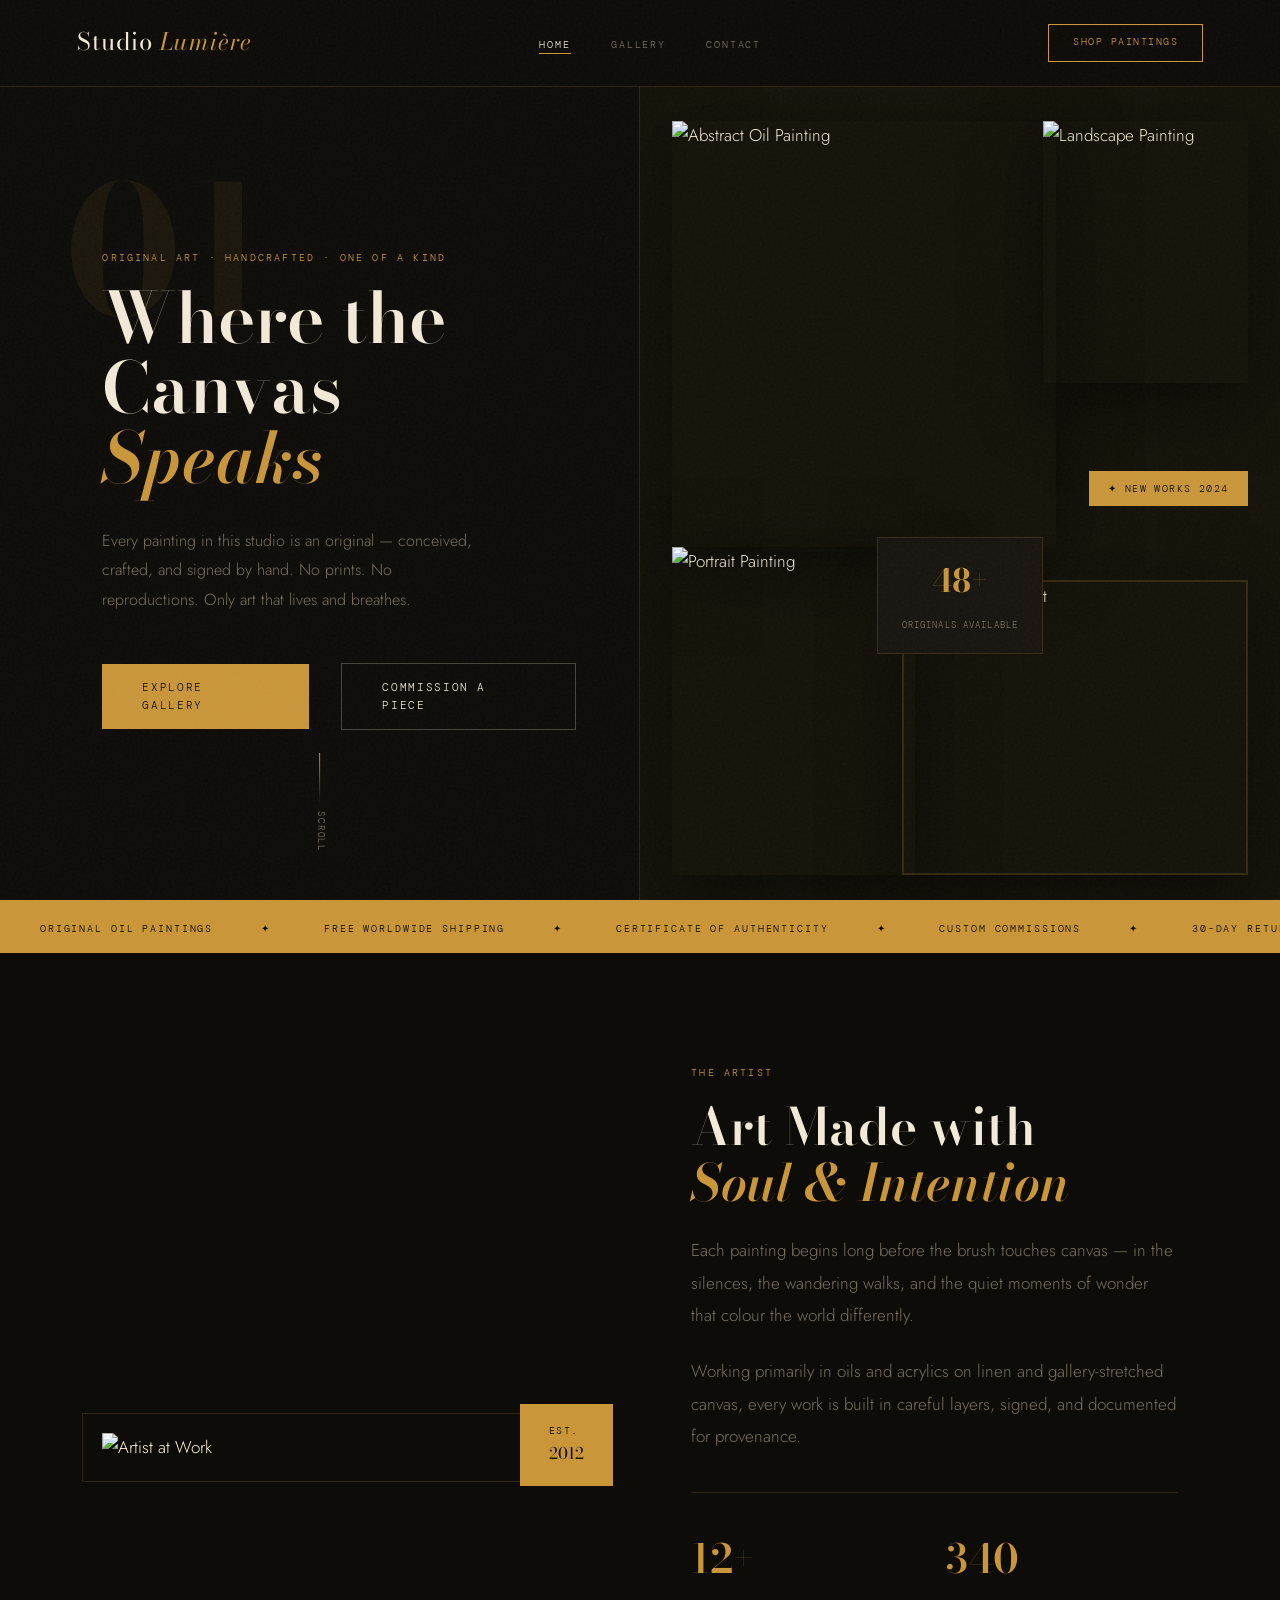
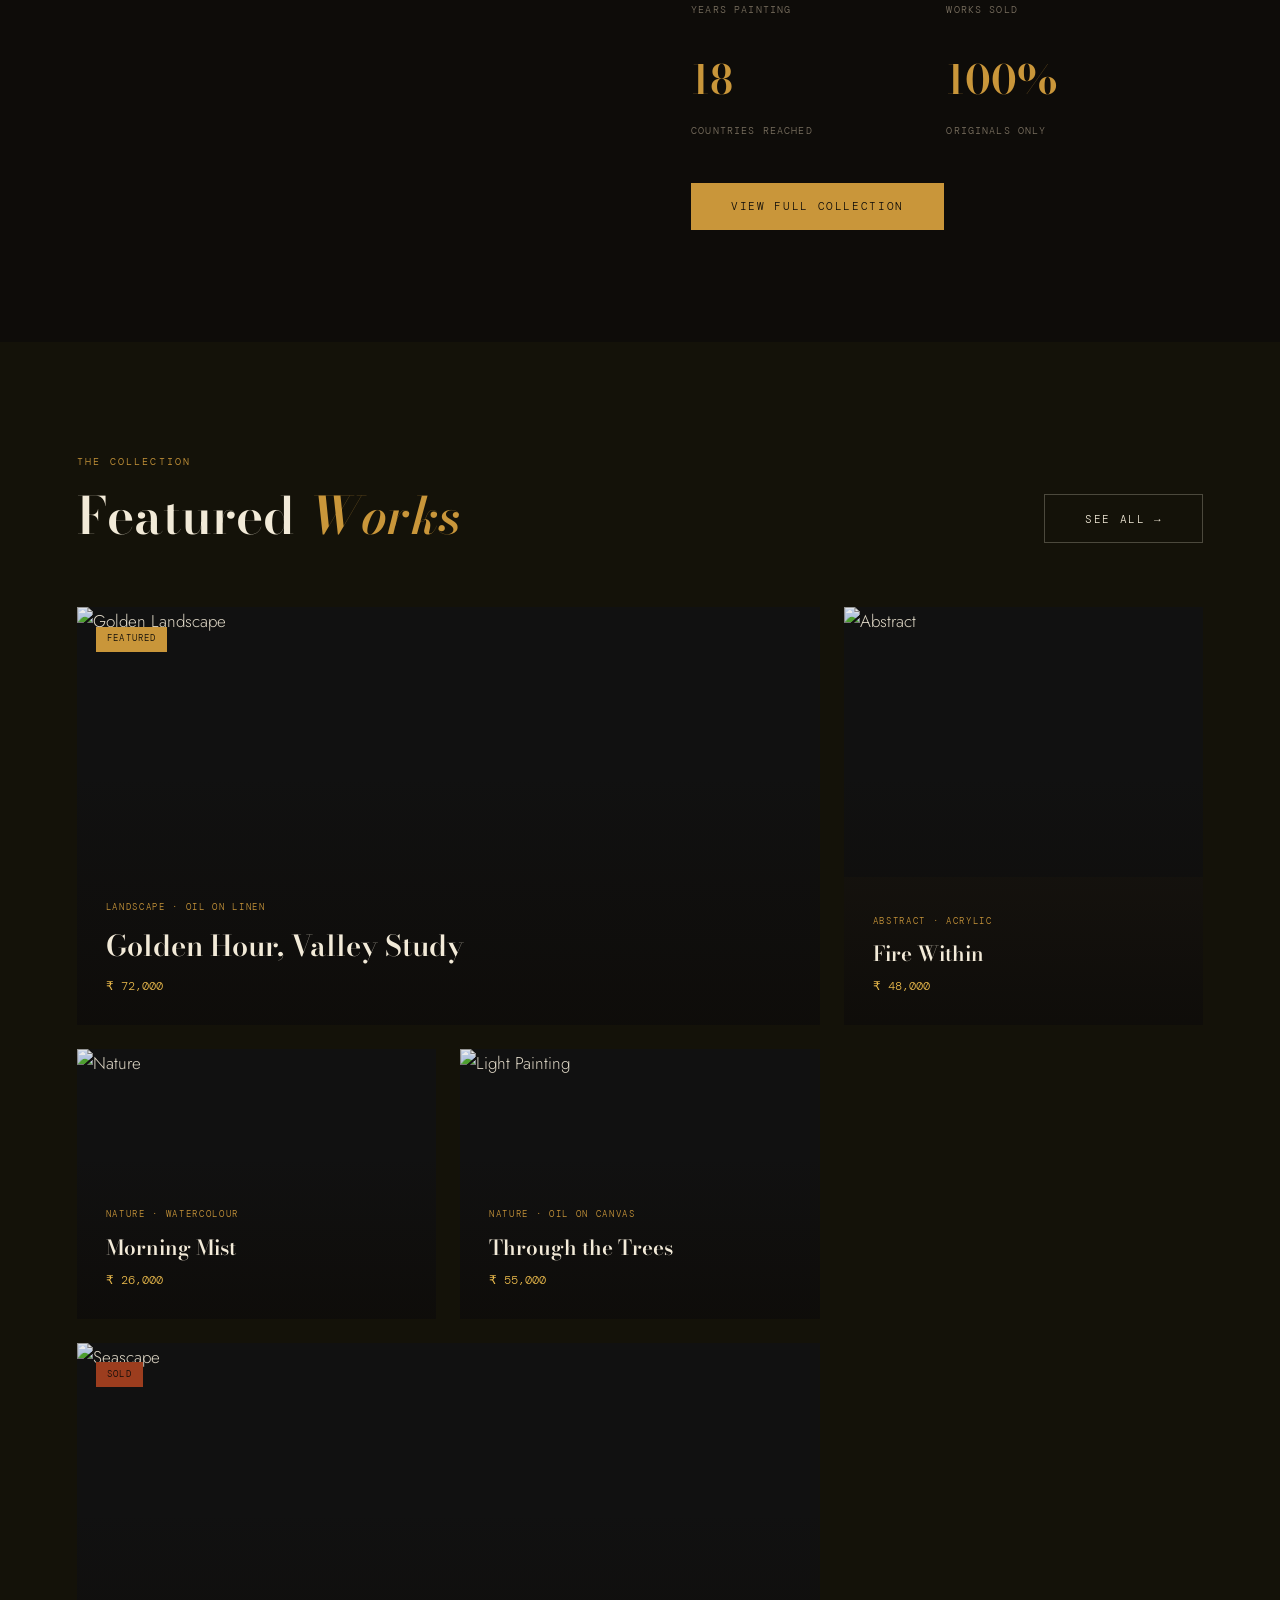
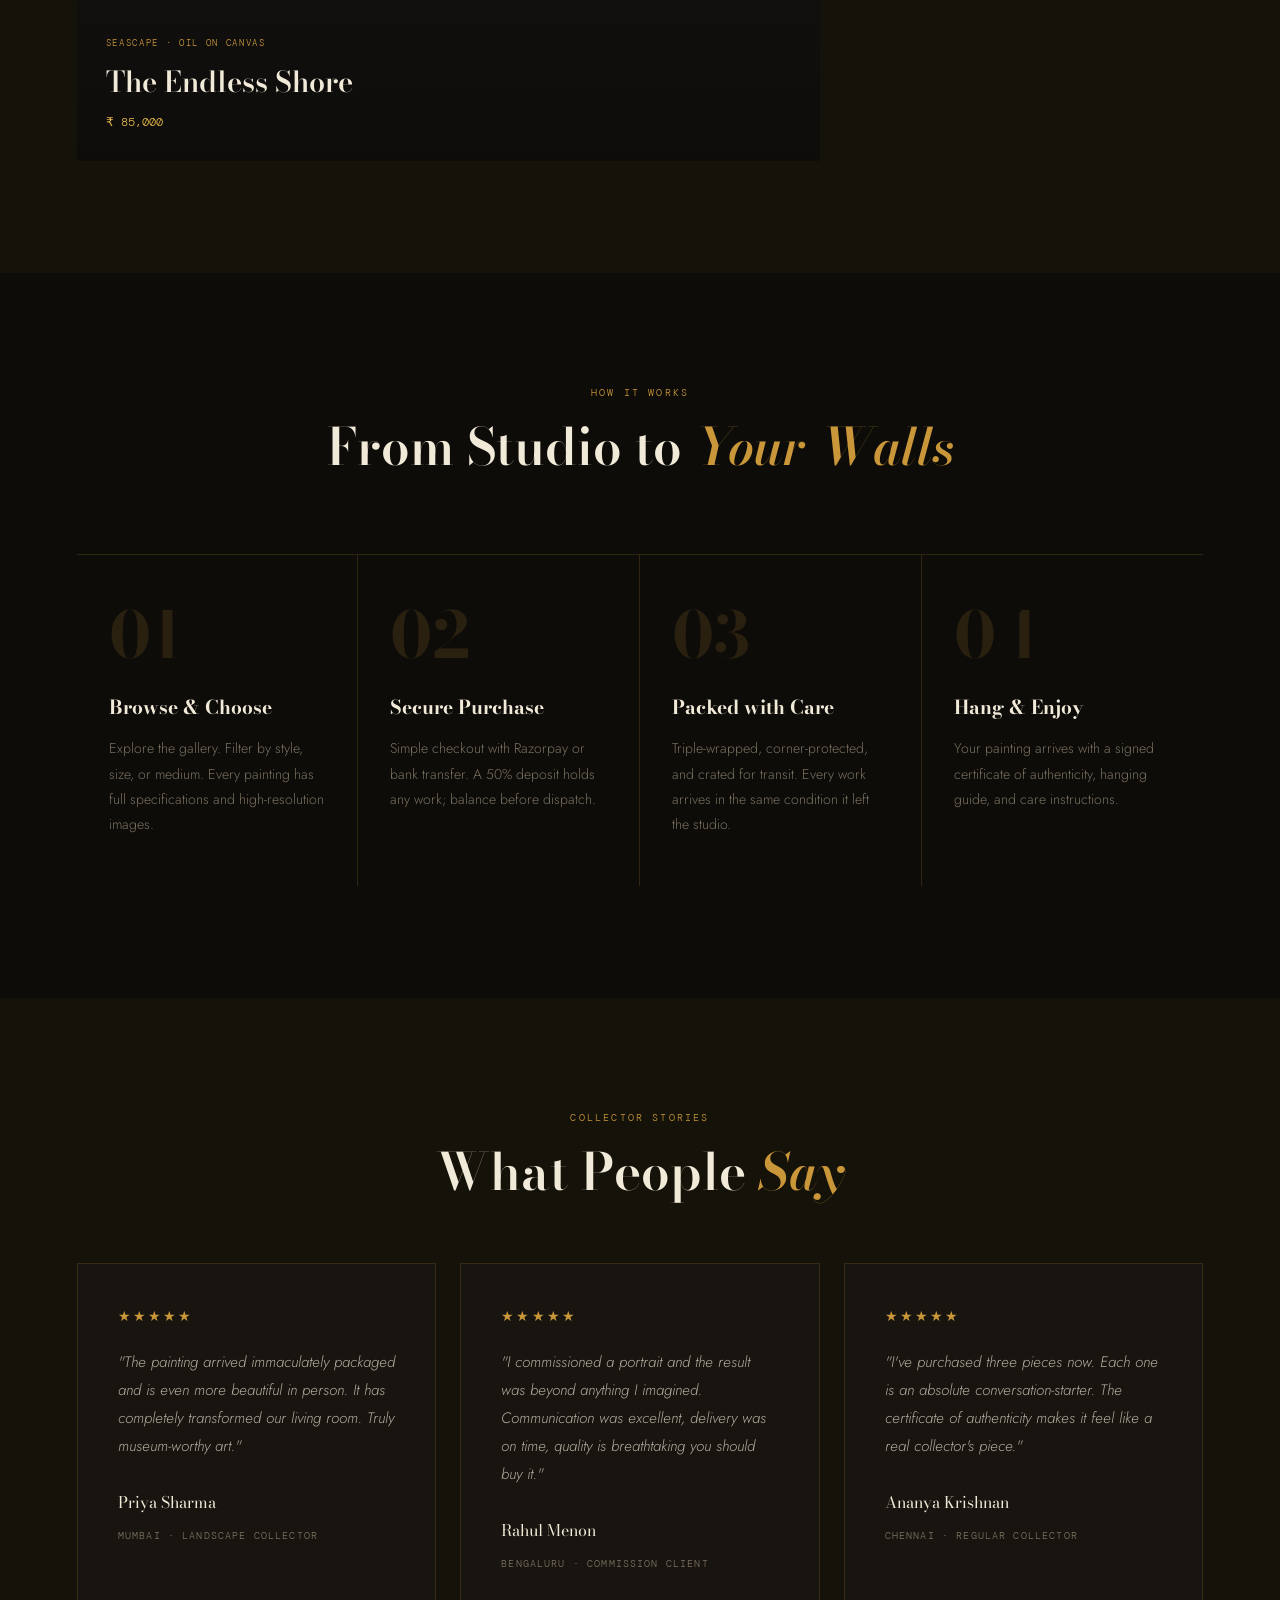
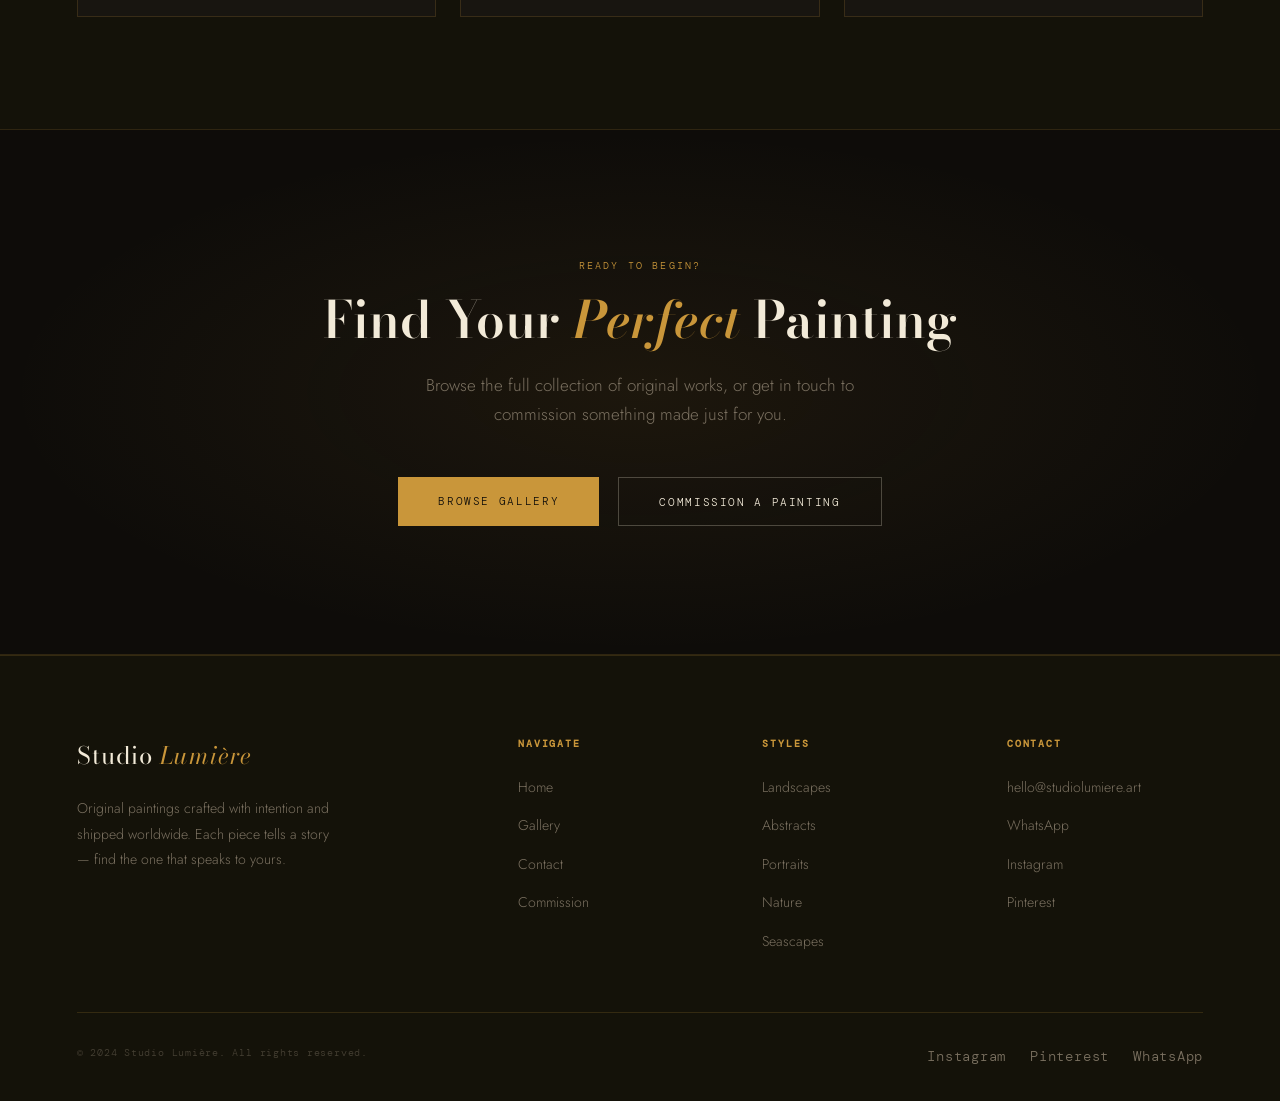
==== commit 5ad33d22: "Update index.html" ====
--- a/index.html
+++ b/index.html
@@ -565,7 +565,7 @@
     </div>
     <div class="testi-card">
       <div class="testi-stars">★★★★★</div>
-      <p class="testi-quote">"I commissioned a portrait and the result was beyond anything I imagined. Communication was excellent, delivery was on time, quality is breathtaking."</p>
+      <p class="testi-quote">"I commissioned a portrait and the result was beyond anything I imagined. Communication was excellent, delivery was on time, quality is breathtaking you should buy it."</p>
       <div class="testi-author"><strong>Rahul Menon</strong><span>Bengaluru · Commission Client</span></div>
     </div>
     <div class="testi-card">
